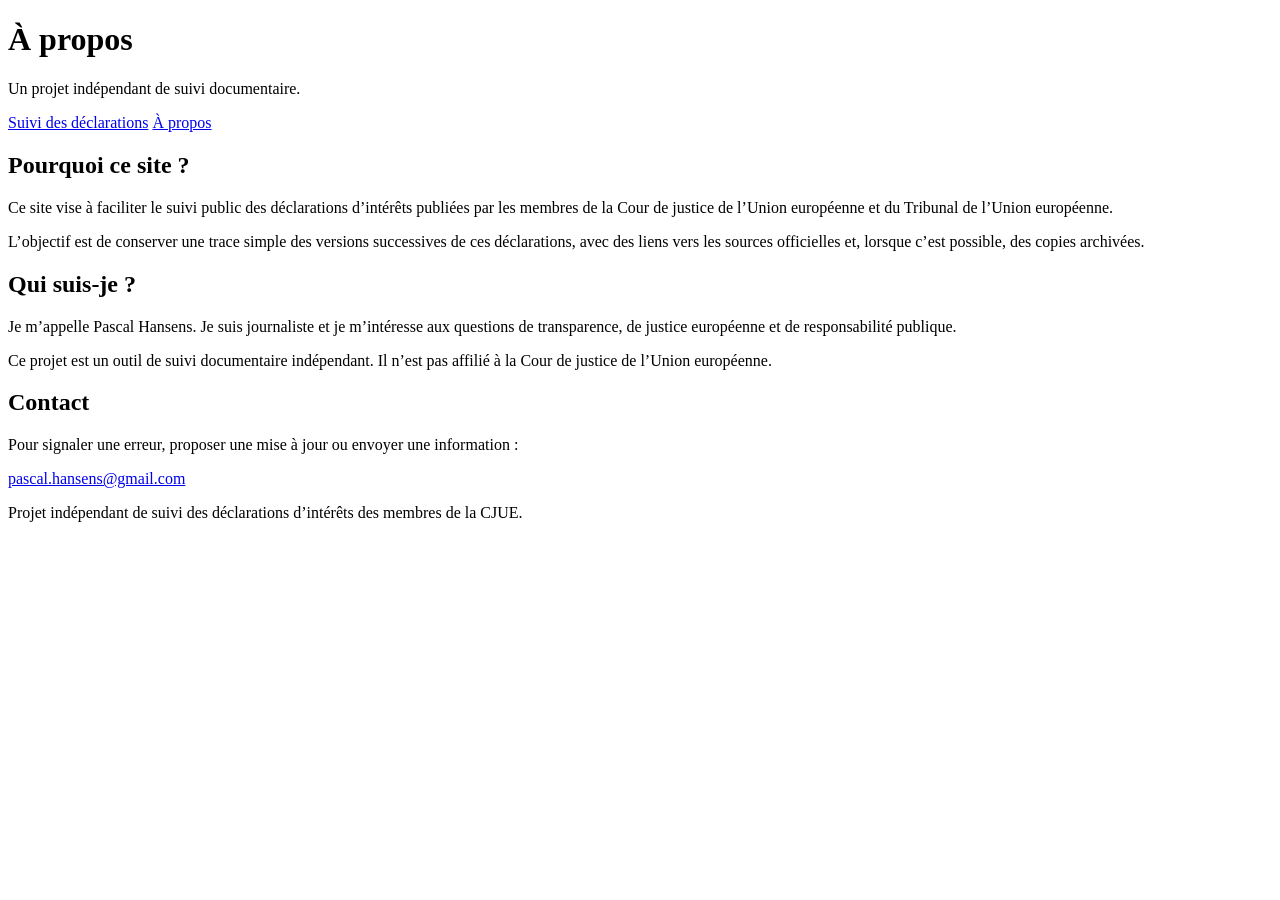
==== about.html @ 5b527dec "Create about.html" ====
<!DOCTYPE html>
<html lang="fr">
<head>
  <meta charset="UTF-8" />
  <meta name="viewport" content="width=device-width, initial-scale=1.0" />
  <title>À propos — Déclarations d’intérêts des membres de la CJUE</title>
  <link rel="stylesheet" href="style.css" />
</head>
<body>

  <header class="site-header">
    <h1>À propos</h1>
    <p class="subtitle">Un projet indépendant de suivi documentaire.</p>

    <nav>
      <a href="index.html">Suivi des déclarations</a>
      <a href="about.html">À propos</a>
    </nav>
  </header>

  <main>

    <section class="intro">
      <h2>Pourquoi ce site ?</h2>
      <p>
        Ce site vise à faciliter le suivi public des déclarations d’intérêts publiées par les membres de la Cour de justice de l’Union européenne et du Tribunal de l’Union européenne.
      </p>
      <p>
        L’objectif est de conserver une trace simple des versions successives de ces déclarations, avec des liens vers les sources officielles et, lorsque c’est possible, des copies archivées.
      </p>
    </section>

    <section class="about-box">
      <h2>Qui suis-je ?</h2>
      <p>
        Je m’appelle Pascal Hansens. Je suis journaliste et je m’intéresse aux questions de transparence, de justice européenne et de responsabilité publique.
      </p>
      <p>
        Ce projet est un outil de suivi documentaire indépendant. Il n’est pas affilié à la Cour de justice de l’Union européenne.
      </p>
    </section>

    <section class="about-box">
      <h2>Contact</h2>
      <p>
        Pour signaler une erreur, proposer une mise à jour ou envoyer une information :
      </p>
      <p>
        <a href="mailto:pascal.hansens@gmail.com">pascal.hansens@gmail.com</a>
      </p>
    </section>

  </main>

  <footer>
    <p>
      Projet indépendant de suivi des déclarations d’intérêts des membres de la CJUE.
    </p>
  </footer>

</body>
</html>
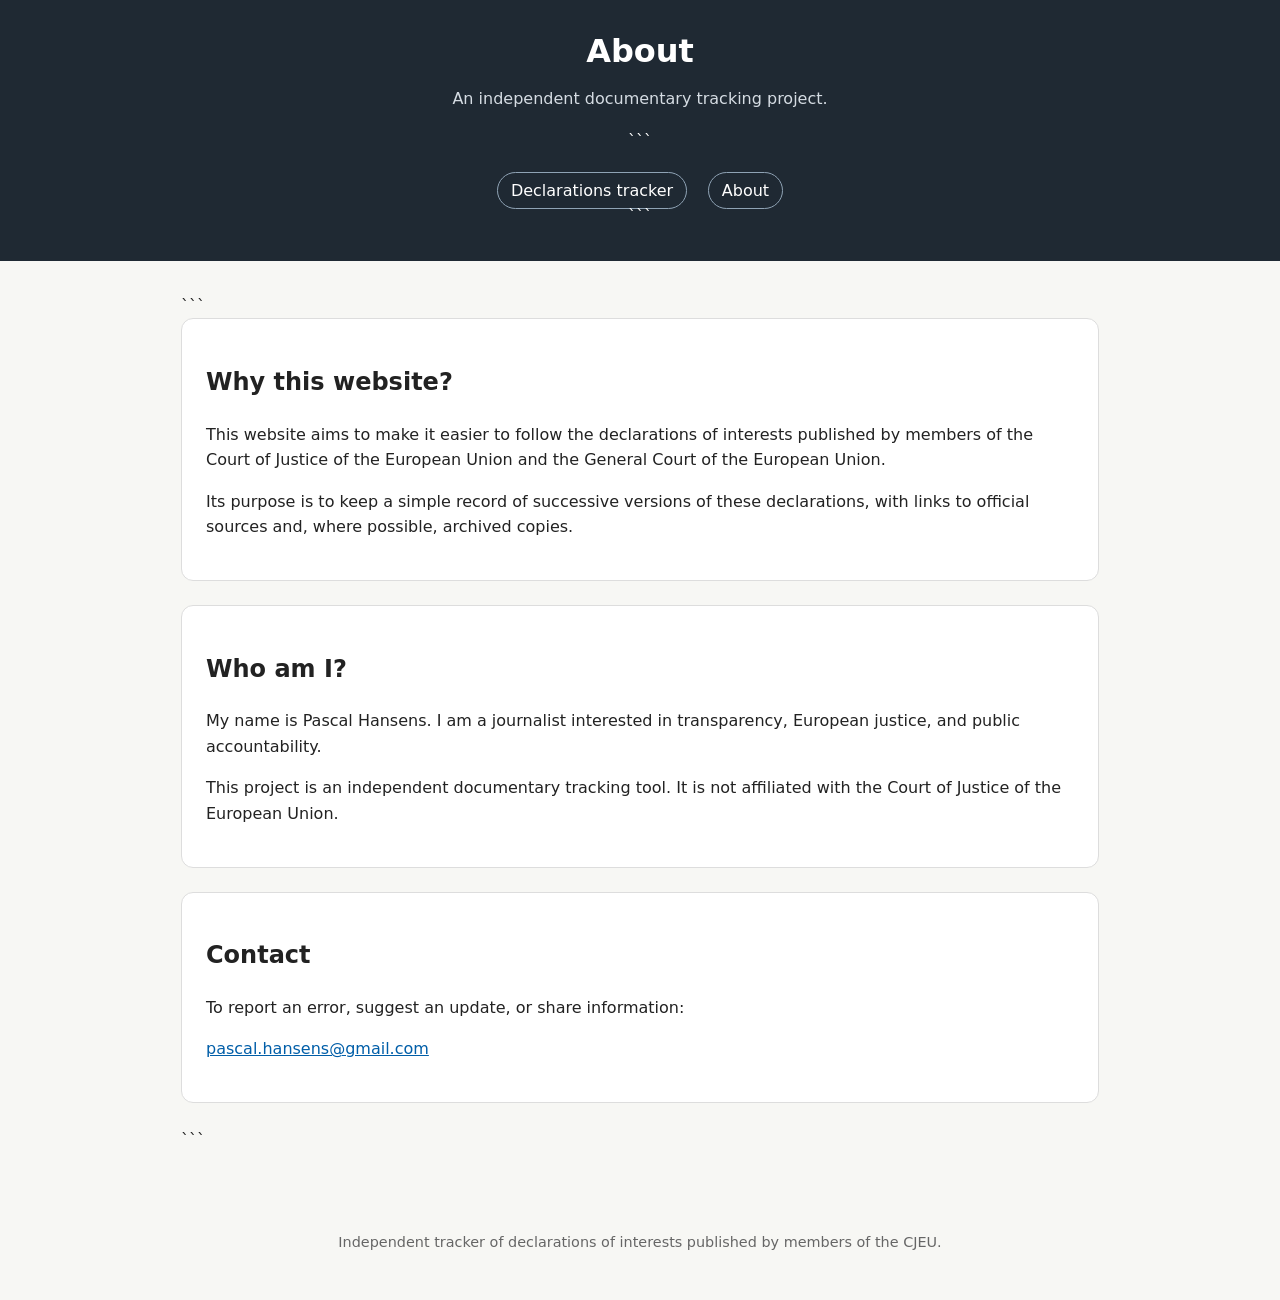
==== commit bb65477b: "Update about.html" ====
--- a/about.html
+++ b/about.html
@@ -1,60 +1,66 @@
 <!DOCTYPE html>
-<html lang="fr">
+
+<html lang="en">
 <head>
   <meta charset="UTF-8" />
   <meta name="viewport" content="width=device-width, initial-scale=1.0" />
-  <title>À propos — Déclarations d’intérêts des membres de la CJUE</title>
+  <title>About — Declarations of Interests of CJEU Members</title>
   <link rel="stylesheet" href="style.css" />
 </head>
 <body>
 
   <header class="site-header">
-    <h1>À propos</h1>
-    <p class="subtitle">Un projet indépendant de suivi documentaire.</p>
+    <h1>About</h1>
+    <p class="subtitle">An independent documentary tracking project.</p>
 
-    <nav>
-      <a href="index.html">Suivi des déclarations</a>
-      <a href="about.html">À propos</a>
-    </nav>
+```
+<nav>
+  <a href="index.html">Declarations tracker</a>
+  <a href="about.html">About</a>
+</nav>
+```
+
   </header>
 
   <main>
 
-    <section class="intro">
-      <h2>Pourquoi ce site ?</h2>
-      <p>
-        Ce site vise à faciliter le suivi public des déclarations d’intérêts publiées par les membres de la Cour de justice de l’Union européenne et du Tribunal de l’Union européenne.
-      </p>
-      <p>
-        L’objectif est de conserver une trace simple des versions successives de ces déclarations, avec des liens vers les sources officielles et, lorsque c’est possible, des copies archivées.
-      </p>
-    </section>
+```
+<section class="intro">
+  <h2>Why this website?</h2>
+  <p>
+    This website aims to make it easier to follow the declarations of interests published by members of the Court of Justice of the European Union and the General Court of the European Union.
+  </p>
+  <p>
+    Its purpose is to keep a simple record of successive versions of these declarations, with links to official sources and, where possible, archived copies.
+  </p>
+</section>
 
-    <section class="about-box">
-      <h2>Qui suis-je ?</h2>
-      <p>
-        Je m’appelle Pascal Hansens. Je suis journaliste et je m’intéresse aux questions de transparence, de justice européenne et de responsabilité publique.
-      </p>
-      <p>
-        Ce projet est un outil de suivi documentaire indépendant. Il n’est pas affilié à la Cour de justice de l’Union européenne.
-      </p>
-    </section>
+<section class="about-box">
+  <h2>Who am I?</h2>
+  <p>
+    My name is Pascal Hansens. I am a journalist interested in transparency, European justice, and public accountability.
+  </p>
+  <p>
+    This project is an independent documentary tracking tool. It is not affiliated with the Court of Justice of the European Union.
+  </p>
+</section>
 
-    <section class="about-box">
-      <h2>Contact</h2>
-      <p>
-        Pour signaler une erreur, proposer une mise à jour ou envoyer une information :
-      </p>
-      <p>
-        <a href="mailto:pascal.hansens@gmail.com">pascal.hansens@gmail.com</a>
-      </p>
-    </section>
+<section class="about-box">
+  <h2>Contact</h2>
+  <p>
+    To report an error, suggest an update, or share information:
+  </p>
+  <p>
+    <a href="mailto:pascal.hansens@gmail.com">pascal.hansens@gmail.com</a>
+  </p>
+</section>
+```
 
   </main>
 
   <footer>
     <p>
-      Projet indépendant de suivi des déclarations d’intérêts des membres de la CJUE.
+      Independent tracker of declarations of interests published by members of the CJEU.
     </p>
   </footer>
 
--- a/style.css
+++ b/style.css
@@ -0,0 +1,151 @@
+* {
+  box-sizing: border-box;
+}
+
+body {
+  margin: 0;
+  font-family: system-ui, -apple-system, BlinkMacSystemFont, "Segoe UI", sans-serif;
+  line-height: 1.6;
+  color: #222;
+  background: #f7f7f4;
+}
+
+.site-header {
+  background: #1f2933;
+  color: white;
+  padding: 2rem 1rem;
+  text-align: center;
+}
+
+.site-header h1 {
+  margin: 0 auto;
+  max-width: 900px;
+  font-size: 2rem;
+  line-height: 1.2;
+}
+
+.subtitle {
+  max-width: 800px;
+  margin: 1rem auto;
+  color: #d5dce3;
+}
+
+nav {
+  margin-top: 1.5rem;
+}
+
+nav a {
+  color: white;
+  text-decoration: none;
+  margin: 0 0.5rem;
+  padding: 0.5rem 0.8rem;
+  border: 1px solid #8fa3b5;
+  border-radius: 999px;
+}
+
+nav a:hover {
+  background: white;
+  color: #1f2933;
+}
+
+main {
+  max-width: 950px;
+  margin: 2rem auto;
+  padding: 0 1rem;
+}
+
+.intro,
+.about-box,
+.notice,
+.person-card {
+  background: white;
+  border: 1px solid #ddd;
+  border-radius: 12px;
+  padding: 1.5rem;
+  margin-bottom: 1.5rem;
+}
+
+.notice {
+  background: #fff7df;
+  border-color: #ead58c;
+}
+
+.people-section {
+  margin-top: 2.5rem;
+}
+
+.people-section h2 {
+  border-bottom: 3px solid #1f2933;
+  padding-bottom: 0.5rem;
+}
+
+.person-card h3 {
+  margin-bottom: 0.2rem;
+  font-size: 1.4rem;
+}
+
+.role {
+  margin-top: 0;
+  color: #555;
+  font-weight: 600;
+}
+
+.timeline {
+  margin-top: 1.5rem;
+  border-left: 3px solid #1f2933;
+  padding-left: 1.2rem;
+}
+
+.timeline-item {
+  position: relative;
+  margin-bottom: 1.5rem;
+  padding-left: 0.5rem;
+}
+
+.timeline-item::before {
+  content: "";
+  position: absolute;
+  left: -1.75rem;
+  top: 0.35rem;
+  width: 12px;
+  height: 12px;
+  background: #1f2933;
+  border-radius: 50%;
+}
+
+.timeline-item time {
+  display: inline-block;
+  font-weight: 700;
+  color: #1f2933;
+  margin-bottom: 0.2rem;
+}
+
+.timeline-item h4 {
+  margin: 0.2rem 0;
+}
+
+a {
+  color: #005ea8;
+}
+
+a:hover {
+  text-decoration: none;
+}
+
+footer {
+  text-align: center;
+  padding: 2rem 1rem;
+  color: #666;
+  font-size: 0.9rem;
+}
+
+@media (max-width: 600px) {
+  .site-header h1 {
+    font-size: 1.5rem;
+  }
+
+  nav a {
+    display: inline-block;
+    margin-bottom: 0.5rem;
+  }
+}
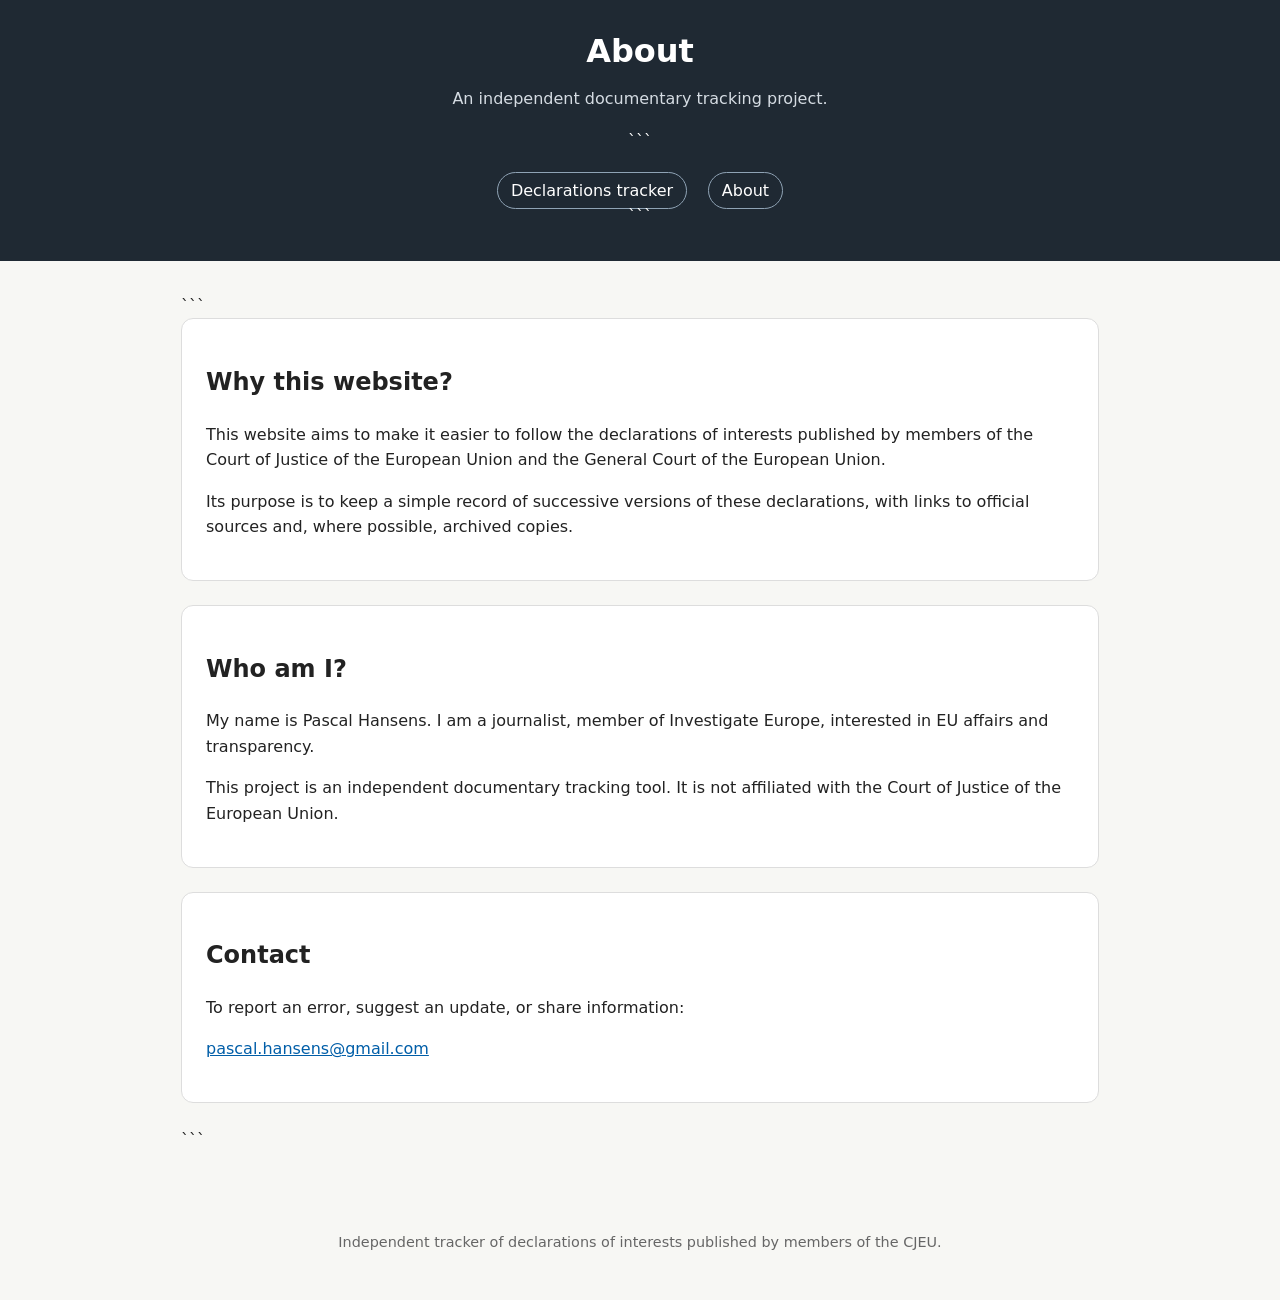
==== commit cb228aaa: "Update about.html" ====
--- a/about.html
+++ b/about.html
@@ -38,7 +38,7 @@
 <section class="about-box">
   <h2>Who am I?</h2>
   <p>
-    My name is Pascal Hansens. I am a journalist interested in transparency, European justice, and public accountability.
+    My name is Pascal Hansens. I am a journalist, member of Investigate Europe, interested in EU affairs and transparency.
   </p>
   <p>
     This project is an independent documentary tracking tool. It is not affiliated with the Court of Justice of the European Union.
--- a/style.css
+++ b/style.css
@@ -1,151 +1,151 @@
 * {
   box-sizing: border-box;
-}
+  }
 
 body {
-  margin: 0;
-  font-family: system-ui, -apple-system, BlinkMacSystemFont, "Segoe UI", sans-serif;
-  line-height: 1.6;
-  color: #222;
-  background: #f7f7f4;
+margin: 0;
+font-family: system-ui, -apple-system, BlinkMacSystemFont, "Segoe UI", sans-serif;
+line-height: 1.6;
+color: #222;
+background: #f7f7f4;
 }
 
 .site-header {
-  background: #1f2933;
-  color: white;
-  padding: 2rem 1rem;
-  text-align: center;
+background: #1f2933;
+color: white;
+padding: 2rem 1rem;
+text-align: center;
 }
 
 .site-header h1 {
-  margin: 0 auto;
-  max-width: 900px;
-  font-size: 2rem;
-  line-height: 1.2;
+margin: 0 auto;
+max-width: 900px;
+font-size: 2rem;
+line-height: 1.2;
 }
 
 .subtitle {
-  max-width: 800px;
-  margin: 1rem auto;
-  color: #d5dce3;
+max-width: 800px;
+margin: 1rem auto;
+color: #d5dce3;
 }
 
 nav {
-  margin-top: 1.5rem;
+margin-top: 1.5rem;
 }
 
 nav a {
-  color: white;
-  text-decoration: none;
-  margin: 0 0.5rem;
-  padding: 0.5rem 0.8rem;
-  border: 1px solid #8fa3b5;
-  border-radius: 999px;
+color: white;
+text-decoration: none;
+margin: 0 0.5rem;
+padding: 0.5rem 0.8rem;
+border: 1px solid #8fa3b5;
+border-radius: 999px;
 }
 
 nav a:hover {
-  background: white;
-  color: #1f2933;
+background: white;
+color: #1f2933;
 }
 
 main {
-  max-width: 950px;
-  margin: 2rem auto;
-  padding: 0 1rem;
+max-width: 950px;
+margin: 2rem auto;
+padding: 0 1rem;
 }
 
 .intro,
 .about-box,
 .notice,
 .person-card {
-  background: white;
-  border: 1px solid #ddd;
-  border-radius: 12px;
-  padding: 1.5rem;
-  margin-bottom: 1.5rem;
+background: white;
+border: 1px solid #ddd;
+border-radius: 12px;
+padding: 1.5rem;
+margin-bottom: 1.5rem;
 }
 
 .notice {
-  background: #fff7df;
-  border-color: #ead58c;
+background: #fff7df;
+border-color: #ead58c;
 }
 
 .people-section {
-  margin-top: 2.5rem;
+margin-top: 2.5rem;
 }
 
 .people-section h2 {
-  border-bottom: 3px solid #1f2933;
-  padding-bottom: 0.5rem;
+border-bottom: 3px solid #1f2933;
+padding-bottom: 0.5rem;
 }
 
 .person-card h3 {
-  margin-bottom: 0.2rem;
-  font-size: 1.4rem;
+margin-bottom: 0.2rem;
+font-size: 1.4rem;
 }
 
 .role {
-  margin-top: 0;
-  color: #555;
-  font-weight: 600;
+margin-top: 0;
+color: #555;
+font-weight: 600;
 }
 
 .timeline {
-  margin-top: 1.5rem;
-  border-left: 3px solid #1f2933;
-  padding-left: 1.2rem;
+margin-top: 1.5rem;
+border-left: 3px solid #1f2933;
+padding-left: 1.2rem;
 }
 
 .timeline-item {
-  position: relative;
-  margin-bottom: 1.5rem;
-  padding-left: 0.5rem;
+position: relative;
+margin-bottom: 1.5rem;
+padding-left: 0.5rem;
 }
 
 .timeline-item::before {
-  content: "";
-  position: absolute;
-  left: -1.75rem;
-  top: 0.35rem;
-  width: 12px;
-  height: 12px;
-  background: #1f2933;
-  border-radius: 50%;
+content: "";
+position: absolute;
+left: -1.75rem;
+top: 0.35rem;
+width: 12px;
+height: 12px;
+background: #1f2933;
+border-radius: 50%;
 }
 
 .timeline-item time {
-  display: inline-block;
-  font-weight: 700;
-  color: #1f2933;
-  margin-bottom: 0.2rem;
+display: inline-block;
+font-weight: 700;
+color: #1f2933;
+margin-bottom: 0.2rem;
 }
 
 .timeline-item h4 {
-  margin: 0.2rem 0;
+margin: 0.2rem 0;
 }
 
 a {
-  color: #005ea8;
+color: #005ea8;
 }
 
 a:hover {
-  text-decoration: none;
+text-decoration: none;
 }
 
 footer {
-  text-align: center;
-  padding: 2rem 1rem;
-  color: #666;
-  font-size: 0.9rem;
+text-align: center;
+padding: 2rem 1rem;
+color: #666;
+font-size: 0.9rem;
 }
 
 @media (max-width: 600px) {
-  .site-header h1 {
-    font-size: 1.5rem;
-  }
+.site-header h1 {
+font-size: 1.5rem;
+}
 
-  nav a {
-    display: inline-block;
-    margin-bottom: 0.5rem;
-  }
+nav a {
+display: inline-block;
+margin-bottom: 0.5rem;
 }
+}
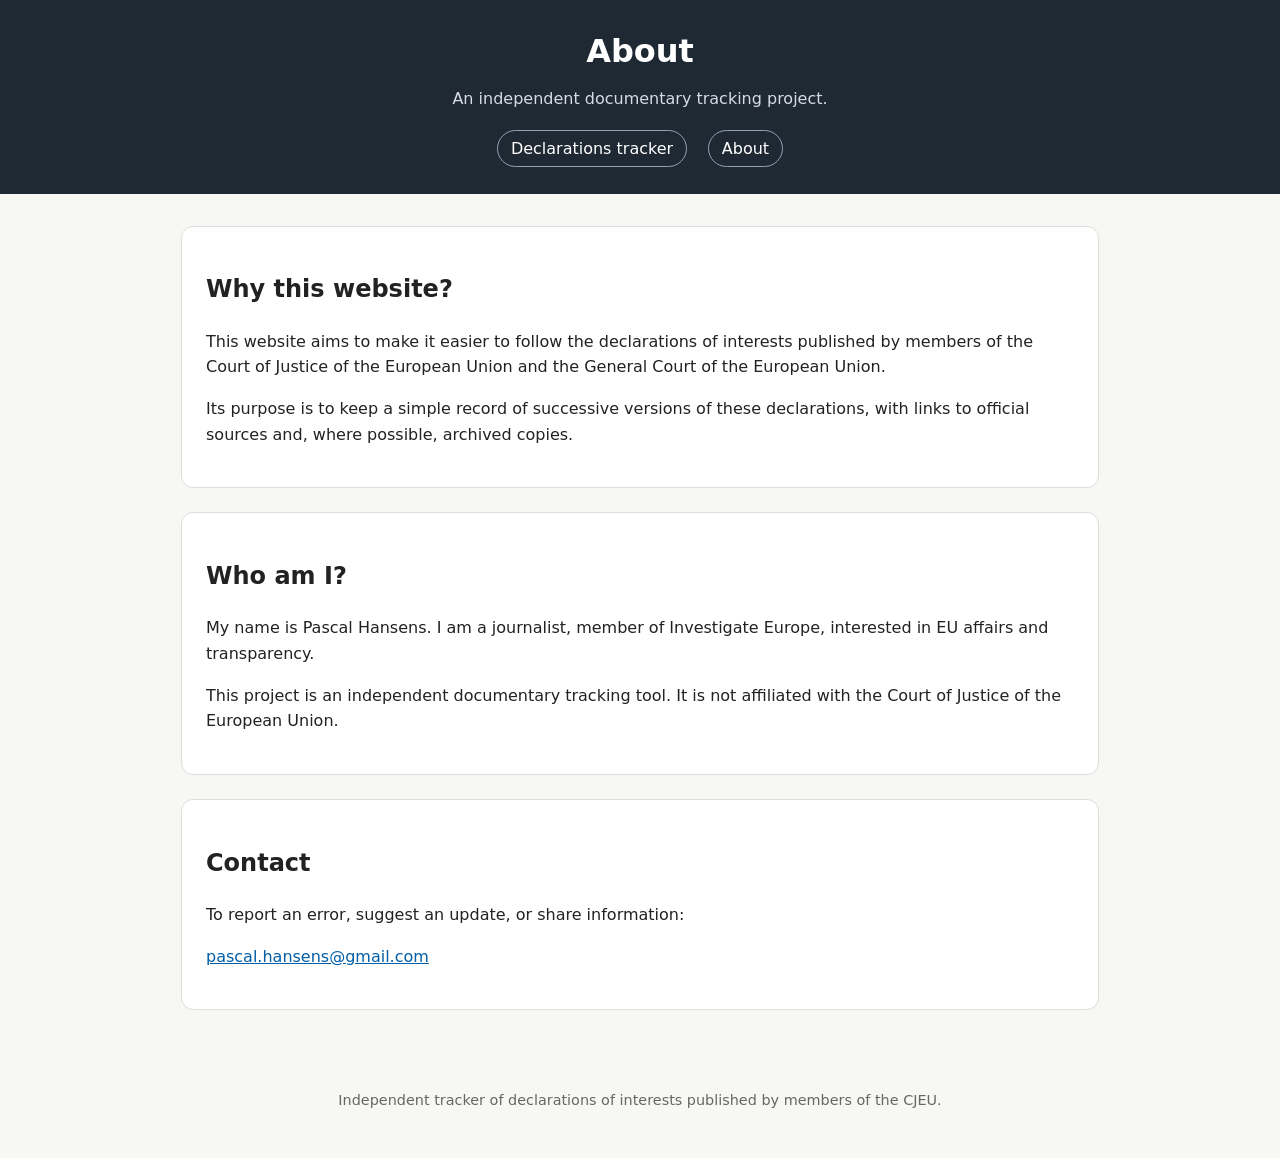
==== commit 7bb283b8: "Update about.html" ====
--- a/about.html
+++ b/about.html
@@ -13,18 +13,17 @@
     <h1>About</h1>
     <p class="subtitle">An independent documentary tracking project.</p>
 
-```
+
 <nav>
   <a href="index.html">Declarations tracker</a>
   <a href="about.html">About</a>
 </nav>
-```
+
 
   </header>
 
   <main>
 
-```
 <section class="intro">
   <h2>Why this website?</h2>
   <p>
@@ -51,10 +50,10 @@
     To report an error, suggest an update, or share information:
   </p>
   <p>
-    <a href="mailto:pascal.hansens@gmail.com">pascal.hansens@gmail.com</a>
+    <a href="mailto:pascal.hansens@protonmail.com">pascal.hansens@gmail.com</a>
   </p>
 </section>
-```
+
 
   </main>
 
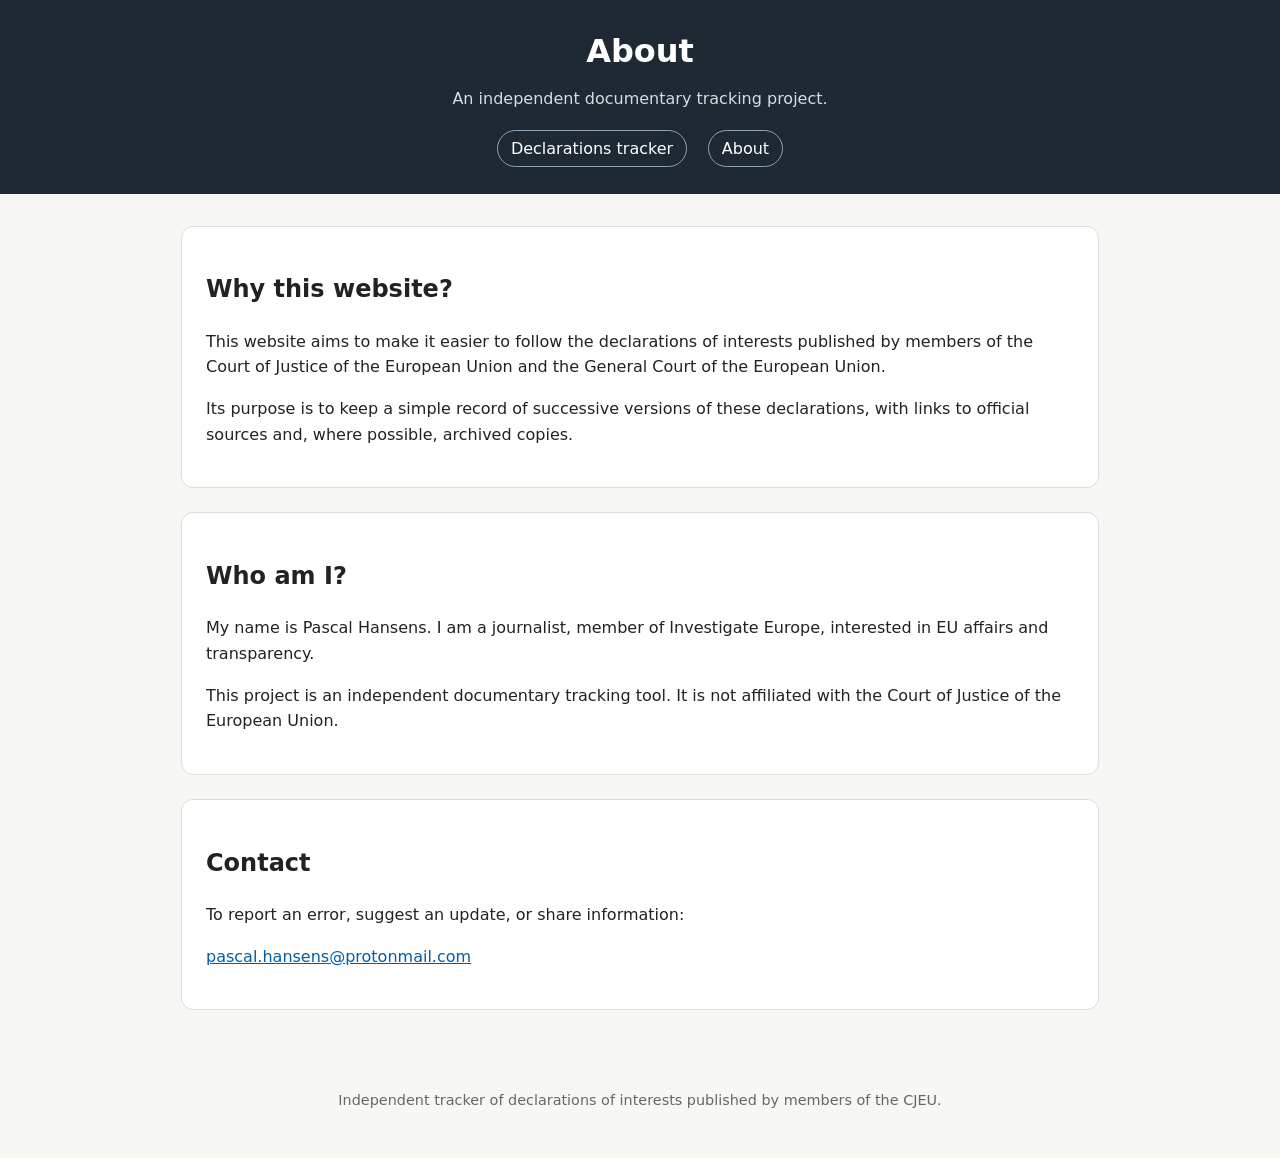
==== commit 5fa6d857: "Update about.html" ====
--- a/about.html
+++ b/about.html
@@ -50,7 +50,7 @@
     To report an error, suggest an update, or share information:
   </p>
   <p>
-    <a href="mailto:pascal.hansens@protonmail.com">pascal.hansens@gmail.com</a>
+    <a href="mailto:pascal.hansens@protonmail.com">pascal.hansens@protonmail.com</a>
   </p>
 </section>
 
